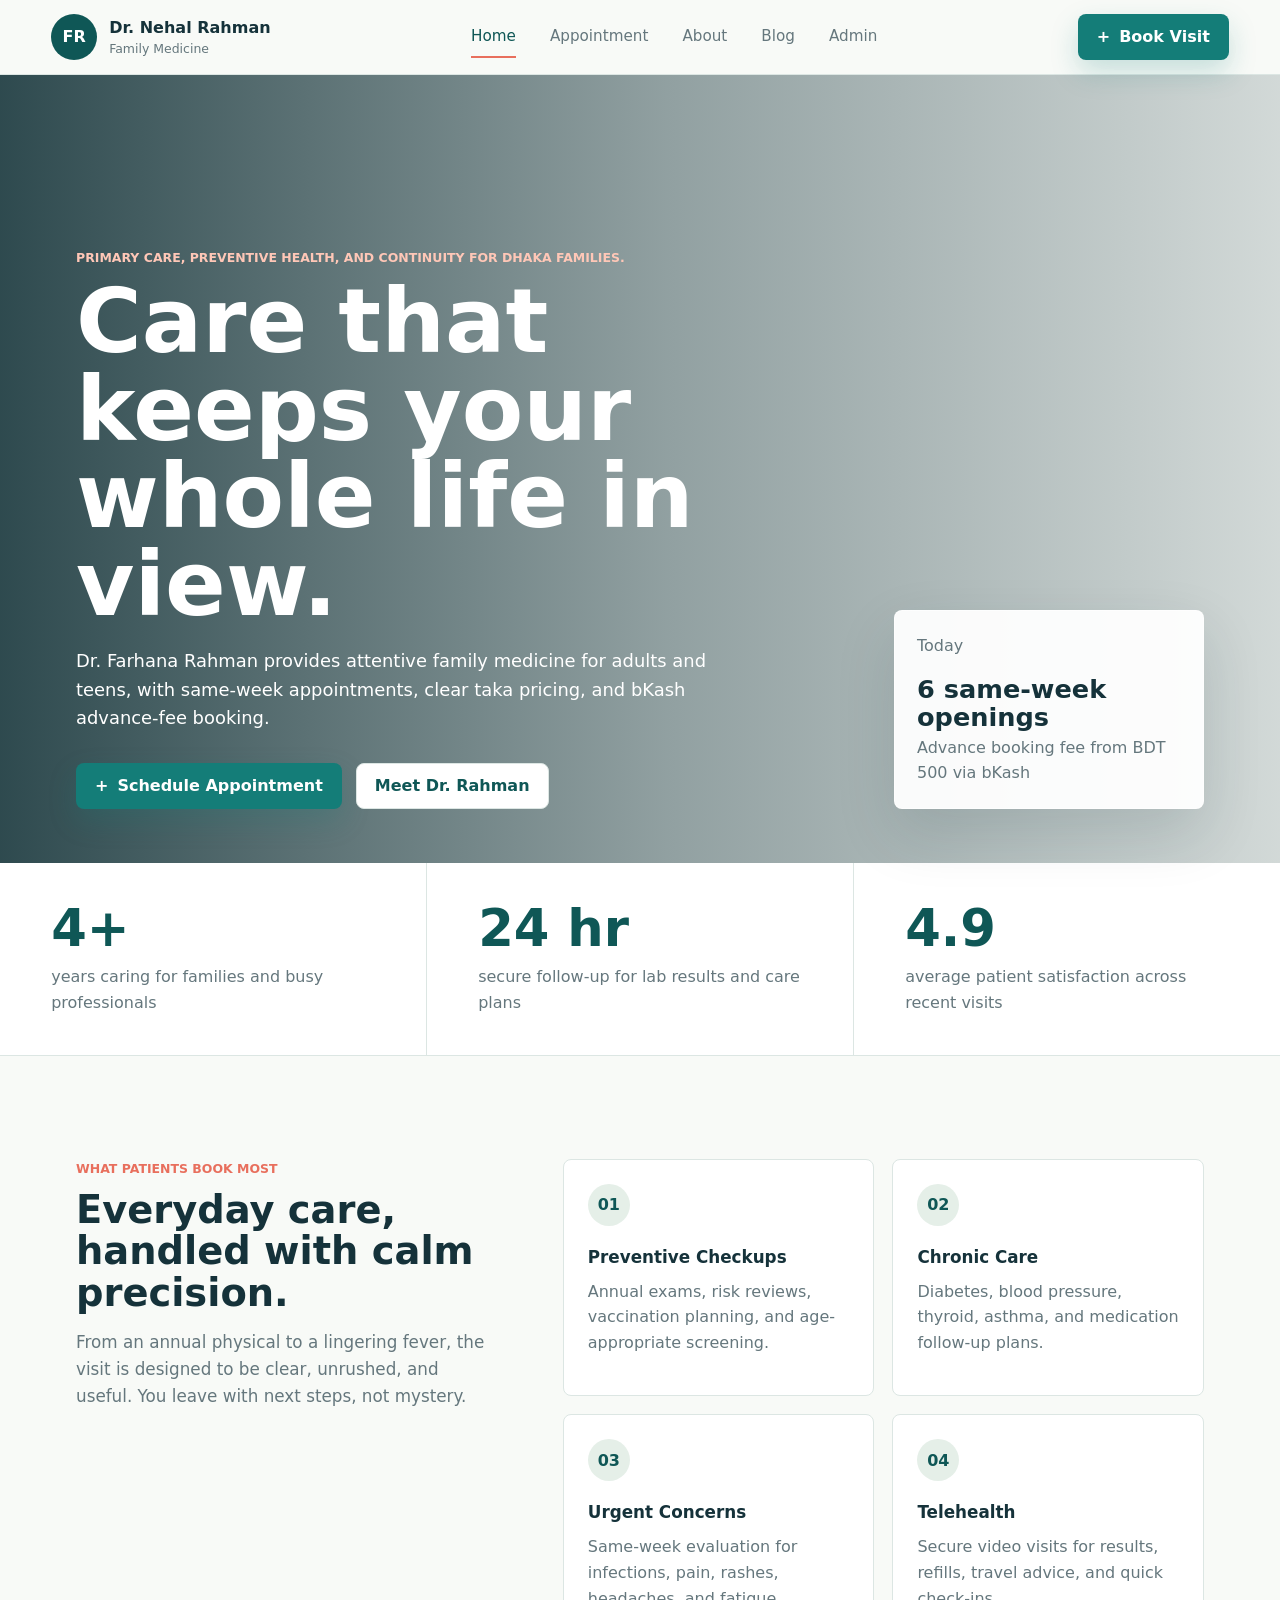
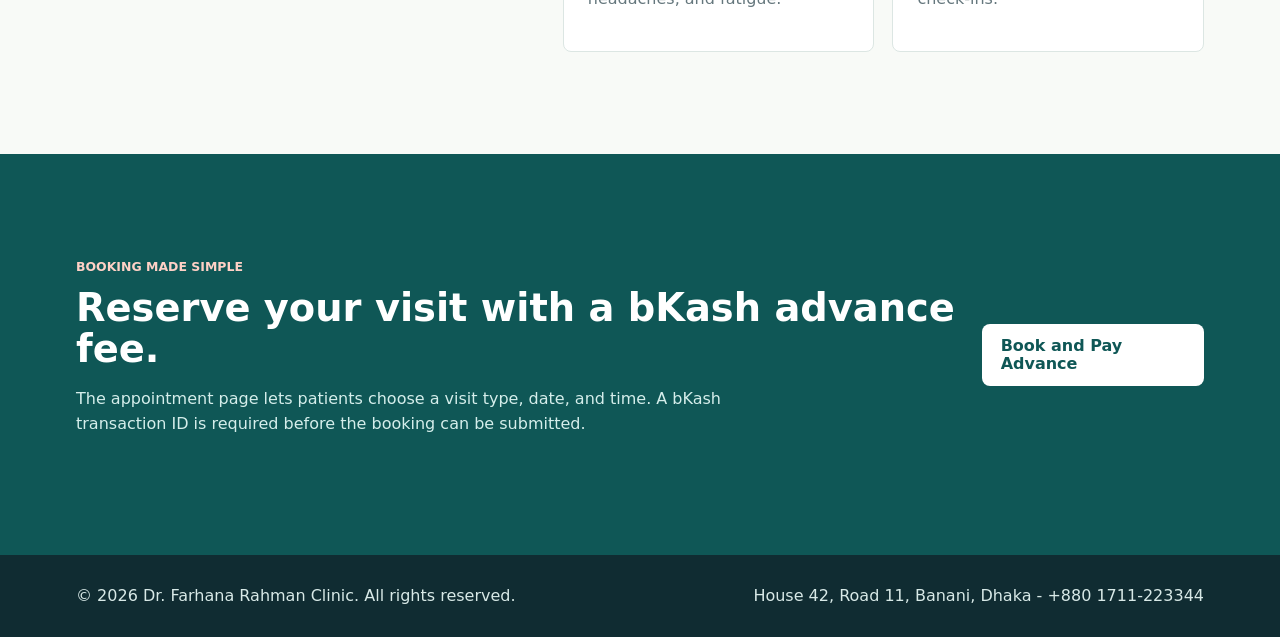
==== index.html @ 8d099f36 "Add files via upload" ====
<!DOCTYPE html>
<html lang="en">
<head>
  <meta charset="UTF-8">
  <meta name="viewport" content="width=device-width, initial-scale=1.0">
  <title>Dr. Nehal Rahman | Family Medicine in Dhaka</title>
  <meta name="description" content="A modern medical website for Dr. Farhana Rahman with bKash advance-fee booking, appointment management, and health articles.">
  <link rel="preconnect" href="https://images.unsplash.com">
  <link rel="stylesheet" href="styles.css">
</head>
<body>
  <header class="site-header">
    <a class="brand" href="index.html" aria-label="Dr. Farhana Rahman home">
      <span class="brand-mark">FR</span>
      <span>
        <strong>Dr. Nehal Rahman</strong>
        <small>Family Medicine</small>
      </span>
    </a>
    <nav class="nav-links" aria-label="Main navigation">
      <a href="index.html" aria-current="page">Home</a>
      <a href="appointment.html">Appointment</a>
      <a href="about.html">About</a>
      <a href="blog.html">Blog</a>
      <a href="admin.html">Admin</a>
    </nav>
    <a class="nav-cta" href="appointment.html">
      <span aria-hidden="true">+</span>
      Book Visit
    </a>
  </header>

  <main>
    <section class="hero">
      <div class="hero-copy">
        <p class="eyebrow">Primary care, preventive health, and continuity for Dhaka families.</p>
        <h1>Care that keeps your whole life in view.</h1>
        <p>Dr. Farhana Rahman provides attentive family medicine for adults and teens, with same-week appointments, clear taka pricing, and bKash advance-fee booking.</p>
        <div class="hero-actions">
          <a class="button primary" href="appointment.html">
            <span aria-hidden="true">+</span>
            Schedule Appointment
          </a>
          <a class="button ghost" href="about.html">Meet Dr. Rahman</a>
        </div>
      </div>
      <div class="hero-panel" aria-label="Clinic availability">
        <p>Today</p>
        <strong>6 same-week openings</strong>
        <span>Advance booking fee from BDT 500 via bKash</span>
      </div>
    </section>

    <section class="quick-stats" aria-label="Practice highlights">
      <article>
        <span>4+</span>
        <p>years caring for families and busy professionals</p>
      </article>
      <article>
        <span>24 hr</span>
        <p>secure follow-up for lab results and care plans</p>
      </article>
      <article>
        <span>4.9</span>
        <p>average patient satisfaction across recent visits</p>
      </article>
    </section>

    <section class="section split">
      <div>
        <p class="eyebrow">What patients book most</p>
        <h2>Everyday care, handled with calm precision.</h2>
        <p>From an annual physical to a lingering fever, the visit is designed to be clear, unrushed, and useful. You leave with next steps, not mystery.</p>
      </div>
      <div class="service-grid">
        <article class="service-card">
          <span class="icon-dot">01</span>
          <h3>Preventive Checkups</h3>
          <p>Annual exams, risk reviews, vaccination planning, and age-appropriate screening.</p>
        </article>
        <article class="service-card">
          <span class="icon-dot">02</span>
          <h3>Chronic Care</h3>
          <p>Diabetes, blood pressure, thyroid, asthma, and medication follow-up plans.</p>
        </article>
        <article class="service-card">
          <span class="icon-dot">03</span>
          <h3>Urgent Concerns</h3>
          <p>Same-week evaluation for infections, pain, rashes, headaches, and fatigue.</p>
        </article>
        <article class="service-card">
          <span class="icon-dot">04</span>
          <h3>Telehealth</h3>
          <p>Secure video visits for results, refills, travel advice, and quick check-ins.</p>
        </article>
      </div>
    </section>

    <section class="section care-band">
      <div>
        <p class="eyebrow">Booking made simple</p>
        <h2>Reserve your visit with a bKash advance fee.</h2>
        <p>The appointment page lets patients choose a visit type, date, and time. A bKash transaction ID is required before the booking can be submitted.</p>
      </div>
      <a class="button light" href="appointment.html">Book and Pay Advance</a>
    </section>
  </main>

  <footer class="site-footer">
    <p>&copy; 2026 Dr. Farhana Rahman Clinic. All rights reserved.</p>
    <p>House 42, Road 11, Banani, Dhaka - +880 1711-223344</p>
  </footer>
</body>
</html>
---- styles.css ----
:root {
  --ink: #15323a;
  --muted: #65777d;
  --paper: #f8faf7;
  --surface: #ffffff;
  --line: #dce6e3;
  --teal: #147d78;
  --teal-dark: #0f5756;
  --sage: #e5efe8;
  --coral: #e86f5d;
  --gold: #b88a3d;
  --shadow: 0 24px 60px rgba(21, 50, 58, 0.14);
}

* {
  box-sizing: border-box;
}

body {
  margin: 0;
  color: var(--ink);
  background: var(--paper);
  font-family: Inter, ui-sans-serif, system-ui, -apple-system, BlinkMacSystemFont, "Segoe UI", sans-serif;
  line-height: 1.6;
}

a {
  color: inherit;
  text-decoration: none;
}

img {
  max-width: 100%;
}

.site-header {
  position: sticky;
  top: 0;
  z-index: 20;
  display: grid;
  grid-template-columns: auto 1fr auto;
  align-items: center;
  gap: 24px;
  padding: 14px clamp(18px, 4vw, 56px);
  background: rgba(248, 250, 247, 0.94);
  border-bottom: 1px solid var(--line);
  backdrop-filter: blur(18px);
}

.brand {
  display: inline-flex;
  align-items: center;
  gap: 12px;
}

.brand-mark {
  display: grid;
  width: 46px;
  height: 46px;
  place-items: center;
  color: white;
  background: var(--teal-dark);
  border-radius: 50%;
  font-weight: 800;
}

.brand strong,
.brand small {
  display: block;
}

.brand small {
  margin-top: -2px;
  color: var(--muted);
  font-size: 0.78rem;
}

.nav-links {
  display: flex;
  justify-content: center;
  gap: clamp(14px, 3vw, 34px);
  color: var(--muted);
  font-size: 0.95rem;
}

.nav-links a {
  padding: 8px 0;
  border-bottom: 2px solid transparent;
}

.nav-links a:hover,
.nav-links a[aria-current="page"] {
  color: var(--teal-dark);
  border-color: var(--coral);
}

.nav-cta,
.button {
  display: inline-flex;
  align-items: center;
  justify-content: center;
  gap: 9px;
  min-height: 46px;
  padding: 12px 18px;
  border: 1px solid transparent;
  border-radius: 8px;
  font-weight: 750;
  line-height: 1.15;
  cursor: pointer;
}

.nav-cta,
.button.primary {
  color: white;
  background: var(--teal);
  box-shadow: 0 12px 28px rgba(20, 125, 120, 0.22);
}

.button.ghost {
  color: var(--teal-dark);
  background: var(--surface);
  border-color: var(--line);
}

.button.light {
  color: var(--teal-dark);
  background: white;
}

.hero {
  position: relative;
  display: flex;
  min-height: calc(100svh - 112px);
  align-items: flex-end;
  justify-content: space-between;
  gap: 32px;
  padding: clamp(72px, 9vw, 118px) clamp(20px, 6vw, 76px) 54px;
  color: white;
  background:
    linear-gradient(90deg, rgba(13, 45, 51, 0.86), rgba(13, 45, 51, 0.44) 52%, rgba(13, 45, 51, 0.16)),
    url("https://images.unsplash.com/photo-1638202993928-7267aad84c31?auto=format&fit=crop&w=1800&q=80") center / cover;
}

.hero-copy {
  max-width: 720px;
}

.eyebrow {
  margin: 0 0 10px;
  color: var(--coral);
  font-size: 0.78rem;
  font-weight: 850;
  letter-spacing: 0;
  text-transform: uppercase;
}

.hero .eyebrow,
.page-hero .eyebrow {
  color: #ffc7b7;
}

h1,
h2,
h3,
p {
  margin-top: 0;
}

h1 {
  max-width: 840px;
  margin-bottom: 18px;
  font-size: clamp(2.8rem, 7vw, 6.4rem);
  line-height: 0.98;
  letter-spacing: 0;
}

h2 {
  margin-bottom: 16px;
  font-size: clamp(1.7rem, 3vw, 3.1rem);
  line-height: 1.08;
  letter-spacing: 0;
}

h3 {
  margin-bottom: 8px;
  font-size: 1.05rem;
}

.hero-copy p:not(.eyebrow),
.page-hero p:not(.eyebrow) {
  max-width: 650px;
  font-size: clamp(1rem, 1.4vw, 1.18rem);
}

.hero-actions {
  display: flex;
  flex-wrap: wrap;
  gap: 14px;
  margin-top: 30px;
}

.hero-panel {
  width: min(100%, 310px);
  padding: 22px;
  color: var(--ink);
  background: rgba(255, 255, 255, 0.94);
  border: 1px solid rgba(255, 255, 255, 0.62);
  border-radius: 8px;
  box-shadow: var(--shadow);
}

.hero-panel p,
.hero-panel span {
  color: var(--muted);
}

.hero-panel strong {
  display: block;
  margin: 4px 0;
  font-size: 1.6rem;
  line-height: 1.1;
}

.quick-stats {
  display: grid;
  grid-template-columns: repeat(3, 1fr);
  gap: 1px;
  background: var(--line);
  border-bottom: 1px solid var(--line);
}

.quick-stats article {
  padding: clamp(22px, 4vw, 40px) clamp(18px, 4vw, 56px);
  background: var(--surface);
}

.quick-stats span {
  display: block;
  color: var(--teal-dark);
  font-size: clamp(2rem, 4vw, 3.4rem);
  font-weight: 850;
  line-height: 1;
}

.quick-stats p {
  max-width: 330px;
  margin: 10px 0 0;
  color: var(--muted);
}

.section {
  padding: clamp(58px, 8vw, 104px) clamp(20px, 6vw, 76px);
}

.split {
  display: grid;
  grid-template-columns: minmax(260px, 0.78fr) minmax(320px, 1.22fr);
  gap: clamp(30px, 6vw, 78px);
  align-items: start;
}

.split > div > p:not(.eyebrow) {
  color: var(--muted);
  font-size: 1.05rem;
}

.service-grid {
  display: grid;
  grid-template-columns: repeat(2, minmax(0, 1fr));
  gap: 18px;
}

.service-card,
.values article,
.post-list article {
  padding: 24px;
  background: var(--surface);
  border: 1px solid var(--line);
  border-radius: 8px;
}

.service-card p,
.values p,
.post-list p,
.post-body p,
.timeline p,
.secure-note p {
  color: var(--muted);
}

.icon-dot {
  display: inline-grid;
  width: 42px;
  height: 42px;
  margin-bottom: 18px;
  place-items: center;
  color: var(--teal-dark);
  background: var(--sage);
  border-radius: 50%;
  font-weight: 850;
}

.care-band {
  display: flex;
  align-items: center;
  justify-content: space-between;
  gap: 24px;
  color: white;
  background: var(--teal-dark);
}

.care-band .eyebrow {
  color: #ffd1c6;
}

.care-band p:not(.eyebrow) {
  max-width: 720px;
  color: #d5eeeb;
}

.page-hero {
  min-height: 430px;
  display: flex;
  align-items: end;
  padding: clamp(70px, 10vw, 120px) clamp(20px, 6vw, 76px) 54px;
  color: white;
}

.appointment-hero {
  background:
    linear-gradient(90deg, rgba(17, 55, 62, 0.88), rgba(17, 55, 62, 0.44)),
    url("https://images.unsplash.com/photo-1576091160399-112ba8d25d1d?auto=format&fit=crop&w=1800&q=80") center / cover;
}

.blog-hero {
  background:
    linear-gradient(90deg, rgba(17, 55, 62, 0.88), rgba(17, 55, 62, 0.4)),
    url("https://images.unsplash.com/photo-1559757148-5c350d0d3c56?auto=format&fit=crop&w=1800&q=80") center / cover;
}

.admin-hero {
  background:
    linear-gradient(90deg, rgba(17, 55, 62, 0.9), rgba(17, 55, 62, 0.42)),
    url("https://images.unsplash.com/photo-1551076805-e1869033e561?auto=format&fit=crop&w=1800&q=80") center / cover;
}

.appointment-layout,
.blog-layout {
  display: grid;
  grid-template-columns: minmax(320px, 1fr) 360px;
  gap: 28px;
  align-items: start;
  padding: clamp(42px, 6vw, 82px) clamp(20px, 6vw, 76px);
}

.booking-form,
.summary-card,
.confirmation,
.featured-post {
  background: var(--surface);
  border: 1px solid var(--line);
  border-radius: 8px;
  box-shadow: 0 18px 44px rgba(21, 50, 58, 0.08);
}

.booking-form {
  padding: clamp(22px, 4vw, 36px);
}

.form-section {
  padding-bottom: 28px;
  margin-bottom: 28px;
  border-bottom: 1px solid var(--line);
}

.form-section h2 {
  font-size: 1.4rem;
}

.field-grid {
  display: grid;
  grid-template-columns: repeat(2, minmax(0, 1fr));
  gap: 18px;
}

label {
  display: grid;
  gap: 7px;
  color: var(--ink);
  font-size: 0.92rem;
  font-weight: 750;
}

input,
select,
textarea {
  width: 100%;
  min-height: 48px;
  padding: 12px 13px;
  color: var(--ink);
  background: #fbfdfb;
  border: 1px solid #cddbd7;
  border-radius: 8px;
  font: inherit;
  font-weight: 500;
}

textarea {
  resize: vertical;
}

input:focus,
select:focus,
textarea:focus {
  outline: 3px solid rgba(20, 125, 120, 0.18);
  border-color: var(--teal);
}

.wide-label {
  margin-top: 18px;
}

.payment-methods {
  display: grid;
  grid-template-columns: repeat(3, 1fr);
  gap: 12px;
  margin-bottom: 18px;
}

.payment-methods label {
  position: relative;
  display: block;
  min-height: 52px;
}

.payment-methods input {
  position: absolute;
  inset: 0;
  opacity: 0;
}

.payment-methods span {
  display: grid;
  min-height: 52px;
  place-items: center;
  padding: 10px;
  text-align: center;
  background: #fbfdfb;
  border: 1px solid #cddbd7;
  border-radius: 8px;
}

.payment-methods input:checked + span {
  color: white;
  background: var(--teal-dark);
  border-color: var(--teal-dark);
}

.bkash-box {
  margin-bottom: 18px;
  padding: 20px;
  color: #7b1831;
  background: #fff1f5;
  border: 1px solid #f0bfd0;
  border-radius: 8px;
}

.bkash-box strong {
  display: block;
  margin-bottom: 10px;
  color: #9b1746;
}

.bkash-box ol {
  margin: 0;
  padding-left: 22px;
}

.submit-button {
  width: 100%;
  border: 0;
  font-size: 1rem;
}

.summary-card {
  position: sticky;
  top: 92px;
  padding: 28px;
}

.fee-total {
  margin: 24px 0;
  padding: 24px;
  background: var(--sage);
  border-radius: 8px;
}

.fee-total span {
  display: block;
  color: var(--teal-dark);
  font-size: 3rem;
  font-weight: 900;
  line-height: 1;
}

.fee-total small {
  color: var(--muted);
}

.summary-list {
  display: grid;
  gap: 13px;
  padding: 0;
  margin: 0 0 24px;
  list-style: none;
}

.summary-list li {
  display: flex;
  justify-content: space-between;
  gap: 16px;
  padding-bottom: 13px;
  border-bottom: 1px solid var(--line);
}

.summary-list span {
  color: var(--muted);
}

.secure-note {
  padding: 18px;
  background: #fff7f3;
  border: 1px solid #f0d2c9;
  border-radius: 8px;
}

.confirmation {
  margin: 0 clamp(20px, 6vw, 76px) 76px;
  padding: 32px;
  border-color: rgba(20, 125, 120, 0.38);
}

.about-intro {
  display: grid;
  grid-template-columns: minmax(280px, 0.8fr) minmax(320px, 1fr);
  gap: clamp(30px, 6vw, 74px);
  align-items: center;
  padding: clamp(58px, 9vw, 100px) clamp(20px, 6vw, 76px);
}

.portrait,
.post-image {
  min-height: 520px;
  background: url("https://images.unsplash.com/photo-1559839734-2b71ea197ec2?auto=format&fit=crop&w=1200&q=80") center / cover;
  border-radius: 8px;
  box-shadow: var(--shadow);
}

.about-intro p:not(.eyebrow) {
  color: var(--muted);
  font-size: 1.08rem;
}

.timeline {
  display: grid;
  gap: 16px;
}

.timeline article {
  padding: 0 0 22px 26px;
  border-left: 3px solid var(--teal);
}

.timeline span,
.post-list span {
  color: var(--gold);
  font-weight: 850;
}

.values {
  display: grid;
  grid-template-columns: repeat(3, 1fr);
  gap: 18px;
  padding-top: 0;
}

.featured-post {
  overflow: hidden;
}

.post-image {
  min-height: 380px;
  background-image: url("https://images.unsplash.com/photo-1584515933487-779824d29309?auto=format&fit=crop&w=1400&q=80");
  border-radius: 0;
  box-shadow: none;
}

.post-body {
  padding: clamp(24px, 4vw, 40px);
}

.post-list {
  display: grid;
  gap: 16px;
}

.post-list h2 {
  font-size: 1.6rem;
}

.dynamic-posts {
  display: grid;
  gap: 18px;
  margin-bottom: 18px;
}

.custom-post .post-body {
  border-left: 5px solid var(--teal);
}

.admin-layout {
  display: grid;
  gap: 28px;
  padding: clamp(42px, 6vw, 82px) clamp(20px, 6vw, 76px);
}

.admin-login {
  display: grid;
  place-items: center;
  padding: clamp(42px, 6vw, 82px) clamp(20px, 6vw, 76px);
}

.login-card {
  width: min(100%, 460px);
  display: grid;
  gap: 16px;
  padding: clamp(24px, 4vw, 36px);
  background: var(--surface);
  border: 1px solid var(--line);
  border-radius: 8px;
  box-shadow: 0 18px 44px rgba(21, 50, 58, 0.08);
}

.login-card h2 {
  margin-bottom: 0;
}

.login-card p {
  color: var(--muted);
}

.login-error {
  margin: 0;
  color: #9b1746;
  font-weight: 800;
}

.admin-panel {
  padding: clamp(22px, 4vw, 34px);
  background: var(--surface);
  border: 1px solid var(--line);
  border-radius: 8px;
  box-shadow: 0 18px 44px rgba(21, 50, 58, 0.08);
}

.panel-heading {
  display: flex;
  align-items: center;
  justify-content: space-between;
  gap: 16px;
  margin-bottom: 22px;
}

.panel-actions {
  display: flex;
  flex-wrap: wrap;
  gap: 10px;
}

.panel-heading h2 {
  margin-bottom: 0;
}

.admin-table-wrap {
  overflow-x: auto;
}

.admin-table {
  width: 100%;
  min-width: 860px;
  border-collapse: collapse;
}

.admin-table th,
.admin-table td {
  padding: 14px 12px;
  text-align: left;
  vertical-align: top;
  border-bottom: 1px solid var(--line);
}

.admin-table th {
  color: var(--muted);
  font-size: 0.78rem;
  text-transform: uppercase;
}

.admin-table td span {
  display: block;
  color: var(--muted);
  font-size: 0.86rem;
}

.admin-table select {
  min-width: 150px;
}

.table-button {
  min-height: 38px;
  padding: 8px 12px;
  color: var(--teal-dark);
  background: var(--sage);
  border-color: var(--line);
  box-shadow: none;
}

.blog-editor {
  padding-bottom: 26px;
  margin-bottom: 24px;
  border-bottom: 1px solid var(--line);
}

.post-manager {
  display: grid;
  gap: 14px;
}

.managed-post {
  padding: 18px;
  background: #fbfdfb;
  border: 1px solid var(--line);
  border-radius: 8px;
}

.managed-post span,
.empty-state {
  color: var(--muted);
}

.site-footer {
  display: flex;
  justify-content: space-between;
  gap: 18px;
  padding: 28px clamp(20px, 6vw, 76px);
  color: #d8e9e7;
  background: #102c32;
}

.site-footer p {
  margin: 0;
}

@media (max-width: 900px) {
  .site-header {
    grid-template-columns: 1fr;
    justify-items: start;
  }

  .nav-links {
    width: 100%;
    justify-content: flex-start;
    overflow-x: auto;
  }

  .nav-cta {
    display: none;
  }

  .hero {
    min-height: auto;
    flex-direction: column;
    align-items: flex-start;
  }

  .quick-stats,
  .split,
  .appointment-layout,
  .about-intro,
  .blog-layout,
  .values {
    grid-template-columns: 1fr;
  }

  .summary-card {
    position: static;
  }

  .care-band,
  .site-footer,
  .panel-heading,
  .panel-actions {
    align-items: flex-start;
    flex-direction: column;
  }
}

@media (max-width: 760px) {
  .admin-table {
    min-width: 0;
  }

  .admin-table thead {
    display: none;
  }

  .admin-table,
  .admin-table tbody,
  .admin-table tr,
  .admin-table td {
    display: block;
    width: 100%;
  }

  .admin-table tr {
    padding: 14px;
    margin-bottom: 14px;
    background: #fbfdfb;
    border: 1px solid var(--line);
    border-radius: 8px;
  }

  .admin-table td {
    display: grid;
    grid-template-columns: 110px minmax(0, 1fr);
    gap: 12px;
    padding: 10px 0;
    border-bottom: 1px solid var(--line);
  }

  .admin-table td:last-child {
    border-bottom: 0;
  }

  .admin-table td::before {
    content: attr(data-label);
    color: var(--muted);
    font-size: 0.78rem;
    font-weight: 850;
    text-transform: uppercase;
  }

  .admin-table select,
  .table-button,
  .panel-actions,
  .panel-actions .button {
    width: 100%;
  }
}

@media (max-width: 620px) {
  .brand-mark {
    width: 40px;
    height: 40px;
  }

  h1 {
    font-size: clamp(2.35rem, 15vw, 3.5rem);
  }

  .hero,
  .page-hero,
  .section,
  .appointment-layout,
  .about-intro,
  .blog-layout,
  .admin-login,
  .admin-layout {
    padding-left: 16px;
    padding-right: 16px;
  }

  .page-hero {
    min-height: 360px;
  }

  .hero-actions,
  .hero-actions .button,
  .care-band .button,
  .nav-links a {
    width: 100%;
  }

  .nav-links {
    display: grid;
    grid-template-columns: repeat(2, minmax(0, 1fr));
    gap: 8px;
    overflow: visible;
  }

  .nav-links a {
    padding: 10px;
    background: var(--surface);
    border: 1px solid var(--line);
    border-radius: 8px;
    text-align: center;
  }

  .field-grid,
  .service-grid,
  .payment-methods {
    grid-template-columns: 1fr;
  }

  .portrait,
  .post-image {
    min-height: 340px;
  }
}
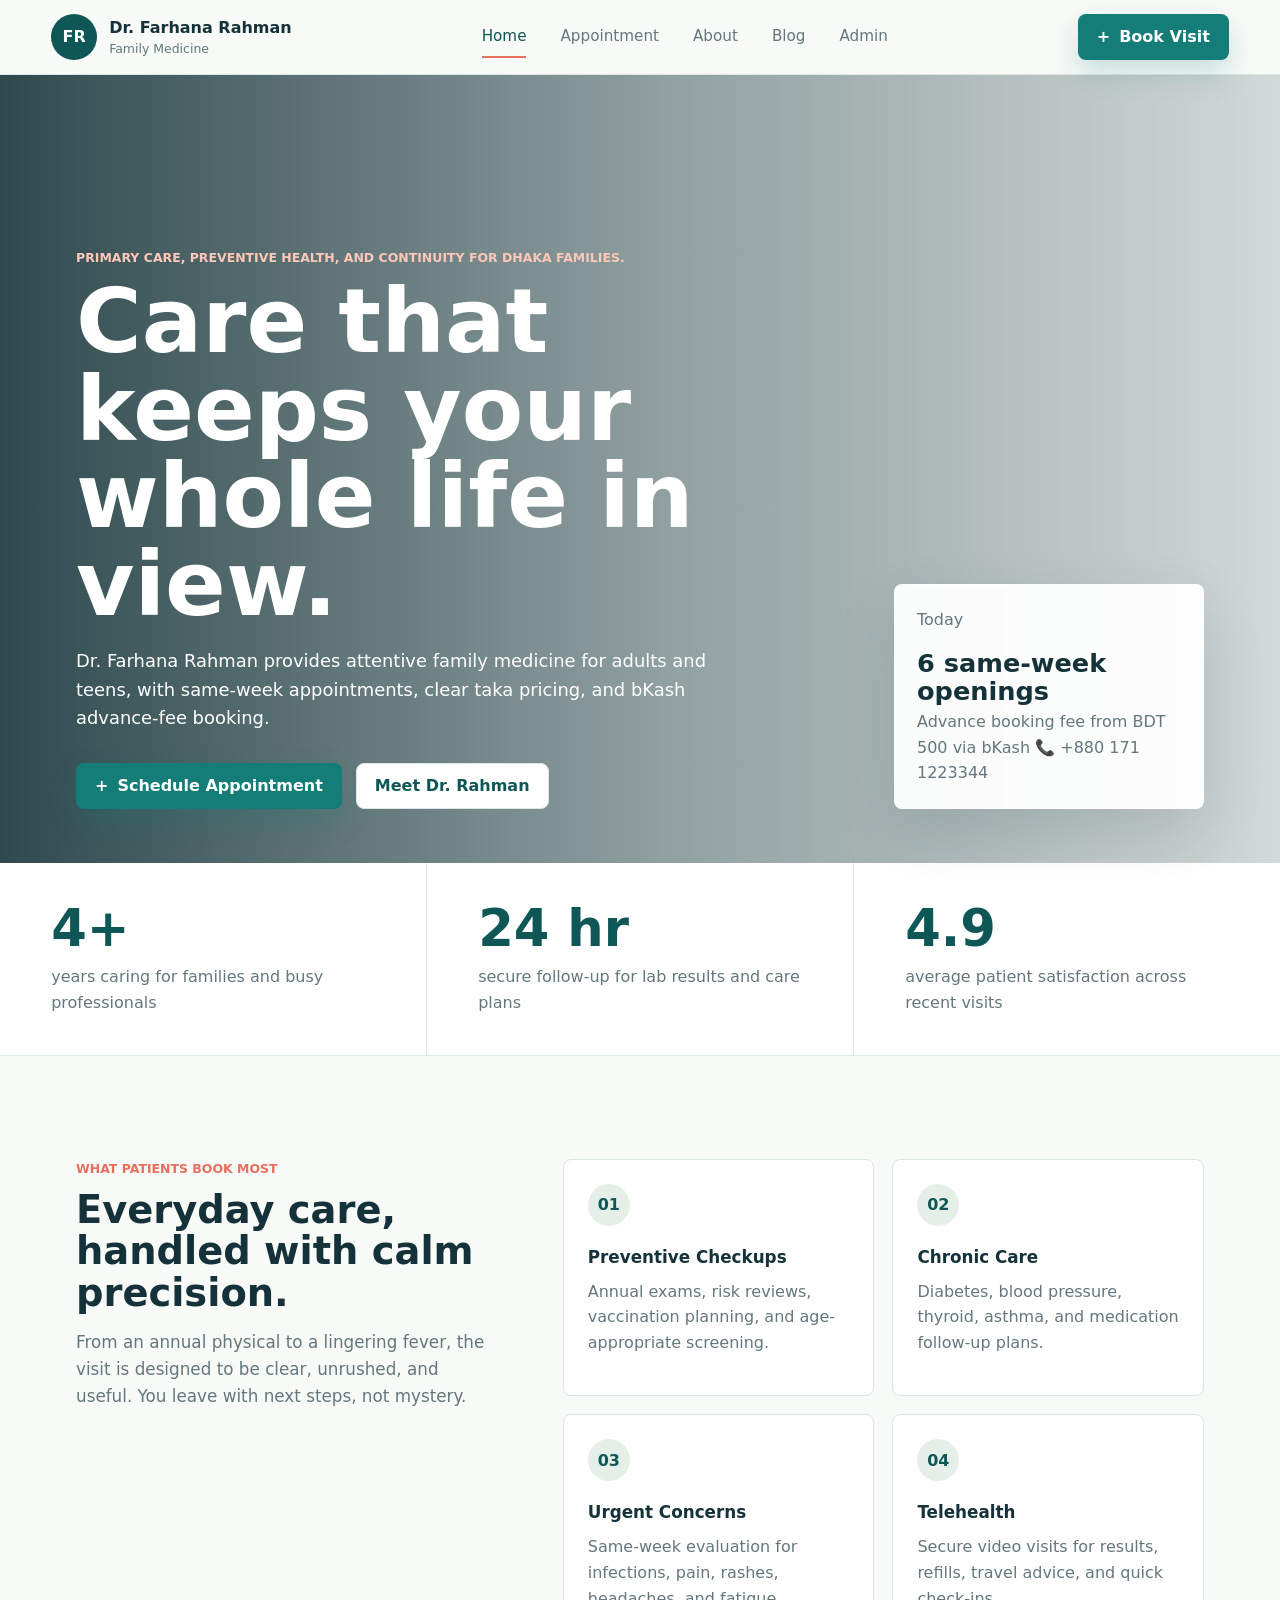
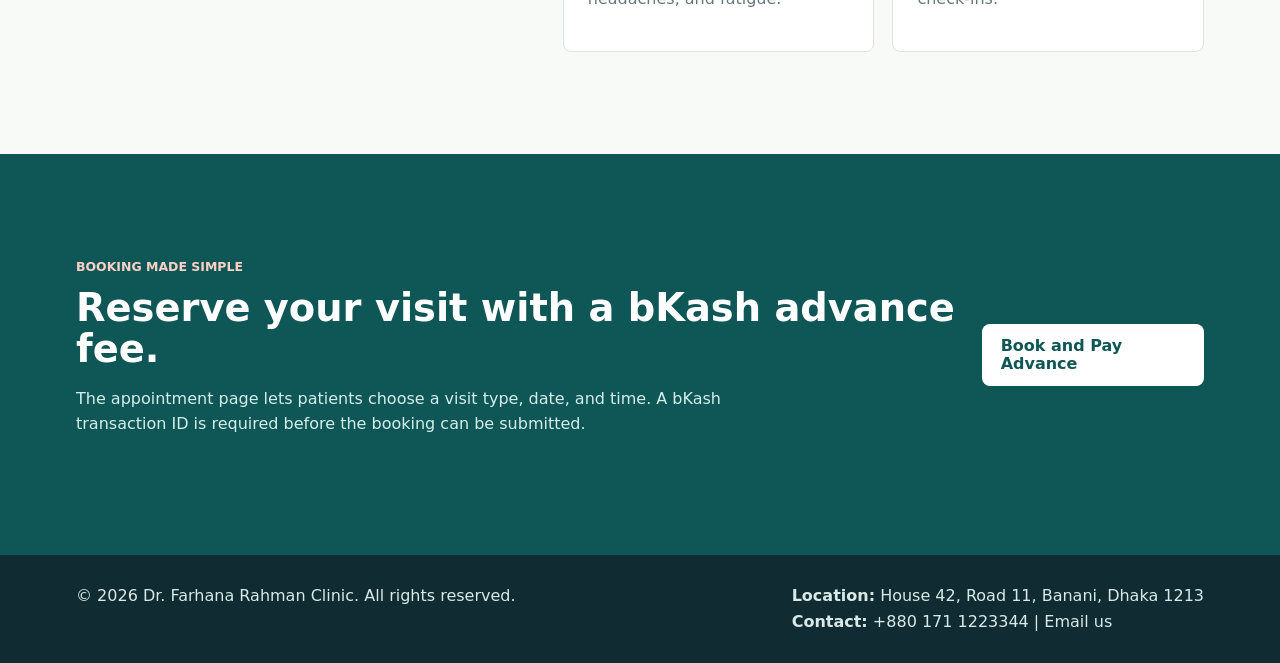
==== commit df7a62a1: "Improve index.html with accessibility, SEO, and UX enhancements - Fix name consistency (Dr. Farhana " ====
--- a/index.html
+++ b/index.html
@@ -3,52 +3,113 @@
 <head>
   <meta charset="UTF-8">
   <meta name="viewport" content="width=device-width, initial-scale=1.0">
-  <title>Dr. Nehal Rahman | Family Medicine in Dhaka</title>
-  <meta name="description" content="A modern medical website for Dr. Farhana Rahman with bKash advance-fee booking, appointment management, and health articles.">
+  <title>Dr. Farhana Rahman | Family Medicine in Dhaka</title>
+  <meta name="description" content="Dr. Farhana Rahman provides attentive family medicine in Dhaka with same-week appointments, clear pricing, and bKash advance-fee booking.">
+  <meta name="keywords" content="family medicine, doctor Dhaka, primary care, medical clinic">
+  <meta name="author" content="Dr. Farhana Rahman">
+  
+  <!-- Open Graph / Social Media -->
+  <meta property="og:type" content="website">
+  <meta property="og:url" content="https://your-domain.com/">
+  <meta property="og:title" content="Dr. Farhana Rahman | Family Medicine in Dhaka">
+  <meta property="og:description" content="Attentive family medicine with same-week appointments, clear pricing, and bKash booking.">
+  <meta property="og:image" content="https://images.unsplash.com/photo-1638202993928-7267aad84c31?auto=format&fit=crop&w=1200&q=80">
+  
+  <!-- Twitter Card -->
+  <meta name="twitter:card" content="summary_large_image">
+  <meta name="twitter:title" content="Dr. Farhana Rahman | Family Medicine">
+  <meta name="twitter:description" content="Attentive family medicine with same-week appointments.">
+  
+  <!-- Canonical URL -->
+  <link rel="canonical" href="https://your-domain.com/">
+  
+  <!-- Favicon -->
+  <link rel="icon" href="favicon.ico" type="image/x-icon">
+  <link rel="apple-touch-icon" href="apple-touch-icon.png">
+  
+  <!-- Preconnect to external resources -->
   <link rel="preconnect" href="https://images.unsplash.com">
+  <link rel="dns-prefetch" href="https://images.unsplash.com">
+  
+  <!-- Preload hero image for performance -->
+  <link rel="preload" as="image" href="https://images.unsplash.com/photo-1638202993928-7267aad84c31?auto=format&fit=crop&w=1800&q=80">
+  
+  <!-- Stylesheet -->
   <link rel="stylesheet" href="styles.css">
+  
+  <!-- Schema.org Structured Data -->
+  <script type="application/ld+json">
+  {
+    "@context": "https://schema.org",
+    "@type": "MedicalBusiness",
+    "name": "Dr. Farhana Rahman",
+    "image": "https://images.unsplash.com/photo-1559839734-2b71ea197ec2?auto=format&fit=crop&w=1200&q=80",
+    "description": "Family medicine practice in Dhaka offering preventive care, chronic disease management, and urgent evaluations",
+    "address": {
+      "@type": "PostalAddress",
+      "streetAddress": "House 42, Road 11",
+      "addressLocality": "Banani",
+      "addressRegion": "Dhaka",
+      "postalCode": "1213",
+      "addressCountry": "BD"
+    },
+    "telephone": "+8801711223344",
+    "url": "https://your-domain.com/",
+    "priceRange": "$$",
+    "medicalSpecialty": "Family Medicine",
+    "areaServed": "Dhaka",
+    "availableLanguage": ["en", "bn"]
+  }
+  </script>
+  
+  <!-- Manifest for PWA support (optional) -->
+  <link rel="manifest" href="site.webmanifest">
+  <meta name="theme-color" content="#147d78">
 </head>
 <body>
-  <header class="site-header">
-    <a class="brand" href="index.html" aria-label="Dr. Farhana Rahman home">
-      <span class="brand-mark">FR</span>
+  <header class="site-header" role="banner">
+    <a class="brand" href="index.html" aria-label="Dr. Farhana Rahman - Family Medicine home">
+      <span class="brand-mark" aria-hidden="true">FR</span>
       <span>
-        <strong>Dr. Nehal Rahman</strong>
+        <strong>Dr. Farhana Rahman</strong>
         <small>Family Medicine</small>
       </span>
     </a>
     <nav class="nav-links" aria-label="Main navigation">
       <a href="index.html" aria-current="page">Home</a>
-      <a href="appointment.html">Appointment</a>
-      <a href="about.html">About</a>
-      <a href="blog.html">Blog</a>
-      <a href="admin.html">Admin</a>
+      <a href="appointment.html" title="Schedule your appointment">Appointment</a>
+      <a href="about.html" title="Learn about Dr. Rahman">About</a>
+      <a href="blog.html" title="Read health articles">Blog</a>
+      <a href="admin.html" title="Admin dashboard">Admin</a>
     </nav>
-    <a class="nav-cta" href="appointment.html">
+    <a class="nav-cta" href="appointment.html" title="Schedule your appointment now">
       <span aria-hidden="true">+</span>
       Book Visit
     </a>
   </header>
 
-  <main>
-    <section class="hero">
+  <main role="main">
+    <section class="hero" aria-label="Welcome section">
       <div class="hero-copy">
         <p class="eyebrow">Primary care, preventive health, and continuity for Dhaka families.</p>
         <h1>Care that keeps your whole life in view.</h1>
         <p>Dr. Farhana Rahman provides attentive family medicine for adults and teens, with same-week appointments, clear taka pricing, and bKash advance-fee booking.</p>
         <div class="hero-actions">
-          <a class="button primary" href="appointment.html">
+          <a class="button primary" href="appointment.html" title="Schedule your appointment now">
             <span aria-hidden="true">+</span>
             Schedule Appointment
           </a>
-          <a class="button ghost" href="about.html">Meet Dr. Rahman</a>
+          <a class="button ghost" href="about.html" title="Learn more about Dr. Rahman">Meet Dr. Rahman</a>
         </div>
       </div>
-      <div class="hero-panel" aria-label="Clinic availability">
+      <aside class="hero-panel" aria-label="Clinic availability and booking information">
         <p>Today</p>
         <strong>6 same-week openings</strong>
         <span>Advance booking fee from BDT 500 via bKash</span>
-      </div>
+        <a href="tel:+8801711223344" class="contact-link" title="Call clinic">
+          📞 <span aria-label="Phone number">+880 171 1223344</span>
+        </a>
+      </aside>
     </section>
 
     <section class="quick-stats" aria-label="Practice highlights">
@@ -66,7 +127,7 @@
       </article>
     </section>
 
-    <section class="section split">
+    <section class="section split" aria-label="Services offered">
       <div>
         <p class="eyebrow">What patients book most</p>
         <h2>Everyday care, handled with calm precision.</h2>
@@ -74,41 +135,53 @@
       </div>
       <div class="service-grid">
         <article class="service-card">
-          <span class="icon-dot">01</span>
+          <span class="icon-dot" aria-hidden="true">01</span>
           <h3>Preventive Checkups</h3>
           <p>Annual exams, risk reviews, vaccination planning, and age-appropriate screening.</p>
         </article>
         <article class="service-card">
-          <span class="icon-dot">02</span>
+          <span class="icon-dot" aria-hidden="true">02</span>
           <h3>Chronic Care</h3>
           <p>Diabetes, blood pressure, thyroid, asthma, and medication follow-up plans.</p>
         </article>
         <article class="service-card">
-          <span class="icon-dot">03</span>
+          <span class="icon-dot" aria-hidden="true">03</span>
           <h3>Urgent Concerns</h3>
           <p>Same-week evaluation for infections, pain, rashes, headaches, and fatigue.</p>
         </article>
         <article class="service-card">
-          <span class="icon-dot">04</span>
+          <span class="icon-dot" aria-hidden="true">04</span>
           <h3>Telehealth</h3>
           <p>Secure video visits for results, refills, travel advice, and quick check-ins.</p>
         </article>
       </div>
     </section>
 
-    <section class="section care-band">
+    <section class="section care-band" aria-label="Booking process">
       <div>
         <p class="eyebrow">Booking made simple</p>
         <h2>Reserve your visit with a bKash advance fee.</h2>
         <p>The appointment page lets patients choose a visit type, date, and time. A bKash transaction ID is required before the booking can be submitted.</p>
       </div>
-      <a class="button light" href="appointment.html">Book and Pay Advance</a>
+      <a class="button light" href="appointment.html" title="Go to appointment booking">Book and Pay Advance</a>
     </section>
   </main>
 
-  <footer class="site-footer">
-    <p>&copy; 2026 Dr. Farhana Rahman Clinic. All rights reserved.</p>
-    <p>House 42, Road 11, Banani, Dhaka - +880 1711-223344</p>
+  <footer class="site-footer" role="contentinfo">
+    <div>
+      <p>&copy; 2026 Dr. Farhana Rahman Clinic. All rights reserved.</p>
+    </div>
+    <div class="footer-contact">
+      <p>
+        <strong>Location:</strong> House 42, Road 11, Banani, Dhaka 1213
+      </p>
+      <p>
+        <strong>Contact:</strong> 
+        <a href="tel:+8801711223344" title="Call clinic">+880 171 1223344</a>
+        | 
+        <a href="mailto:dr.farhana@example.com" title="Email Dr. Farhana Rahman">Email us</a>
+      </p>
+    </div>
   </footer>
 </body>
 </html>
